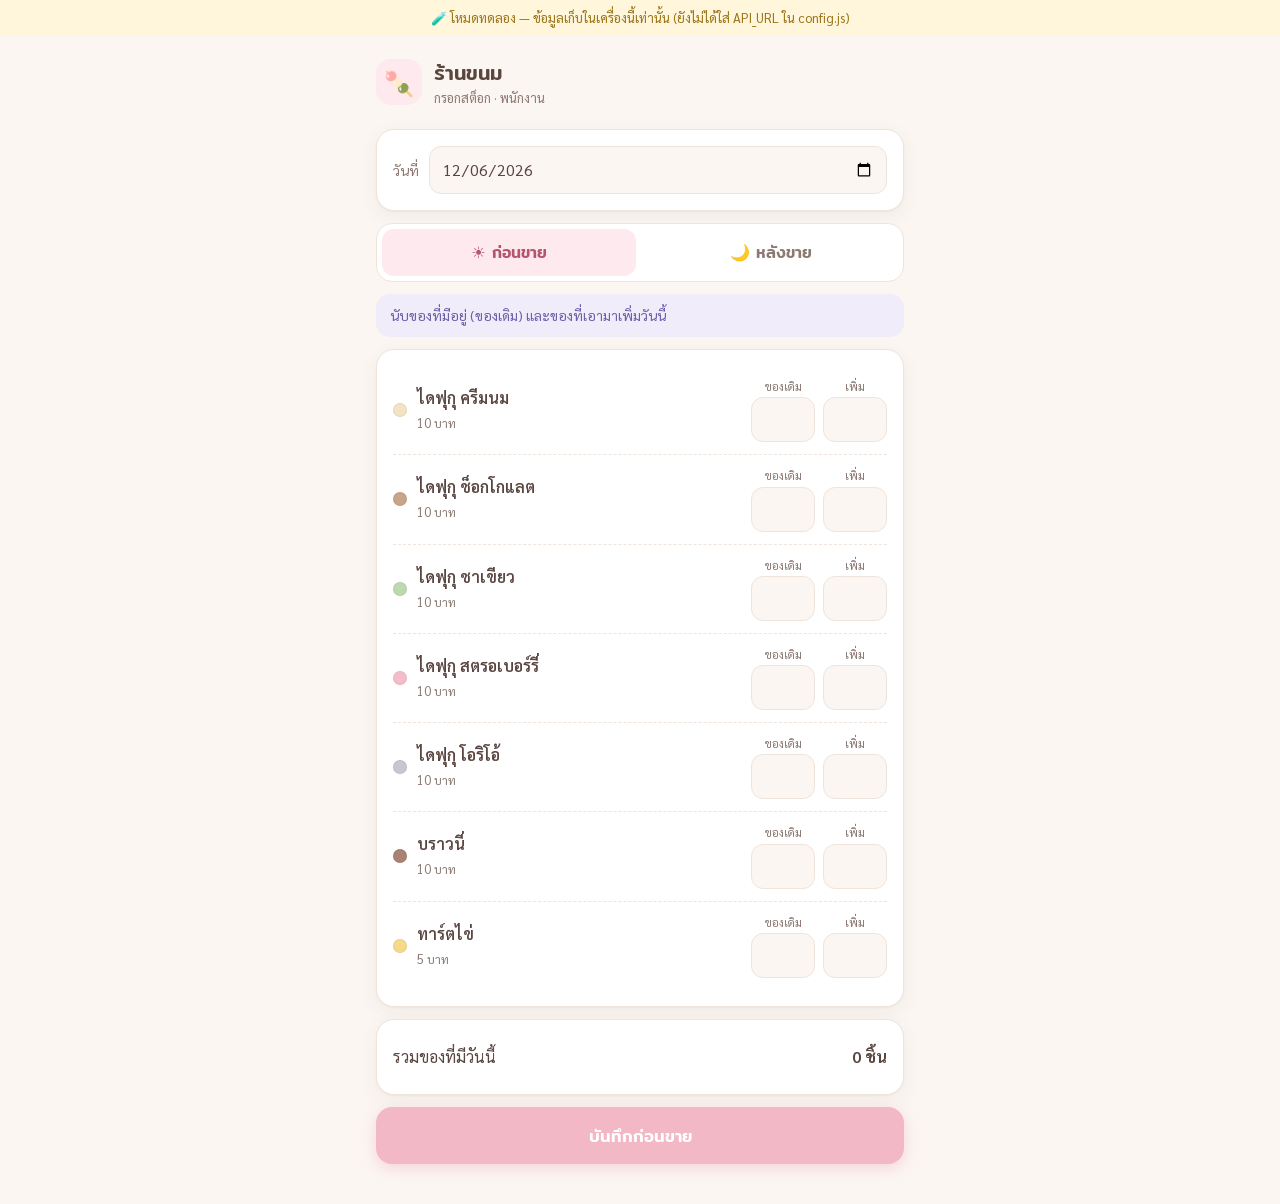
==== index.html @ 797ef094 "Bakery stock and sales summary site Staff page (index.html): before-sale count (carried-over + added" ====
<!doctype html>
<html lang="th">
<head>
  <meta charset="UTF-8">
  <meta name="viewport" content="width=device-width, initial-scale=1.0">
  <meta name="robots" content="noindex,nofollow">
  <meta name="theme-color" content="#fbf6f1">
  <title>กรอกสต็อกขนม</title>
  <link rel="preconnect" href="https://fonts.gstatic.com" crossorigin>
  <link href="https://fonts.googleapis.com/css2?family=Mitr:wght@400;500&family=Sarabun:wght@400;600;700&display=swap" rel="stylesheet" media="print" onload="this.media='all'">
  <link rel="stylesheet" href="assets/style.css">
  <script src="config.js"></script>
  <script src="assets/report.js"></script>
  <script src="assets/app.js"></script>
</head>
<body>
  <header class="top">
    <div class="wrap">
      <div class="logo">🍡</div>
      <div>
        <h1 data-shop>ร้านขนม</h1>
        <div class="sub">กรอกสต็อก · พนักงาน</div>
      </div>
    </div>
  </header>

  <main class="wrap">
    <div class="card date-row">
      <label for="date">วันที่</label>
      <input type="date" id="date">
    </div>

    <div class="tabs">
      <button class="tab" data-tab="before">☀️ ก่อนขาย <span class="done" id="done-before"></span></button>
      <button class="tab after" data-tab="after">🌙 หลังขาย <span class="done" id="done-after"></span></button>
    </div>

    <div id="view"><div class="loading">กำลังโหลด…</div></div>
  </main>

<script>
const { call, store, toast, esc, thDate } = App;
const D = Report.date;
const S = { date: D.today(), tab: null, data: null, items: [], busy: false };
const dateEl = document.getElementById('date');
const view = document.getElementById('view');

const pin = () => store.get('staff-pin', '');
const draftKey = () => `draft:${S.date}:${S.tab}`;

async function api(action, body) {
  try {
    return await call(action, Object.assign({ pin: pin() }, body));
  } catch (e) {
    if (/รหัสพนักงาน/.test(e.message)) {
      const p = prompt('ใส่รหัสพนักงาน');
      if (p !== null) { store.set('staff-pin', p.trim()); return api(action, body); }
    }
    throw e;
  }
}

async function load() {
  view.innerHTML = '<div class="loading">กำลังโหลด…</div>';
  try {
    S.data = await api('day', { date: S.date });
    S.items = S.data.items;
    if (!S.tab) S.tab = S.data.before && !S.data.after ? 'after' : 'before';
    render();
  } catch (e) {
    view.innerHTML = `<div class="note bad">⚠️ ${esc(e.message)}</div>
      <button class="btn ghost" onclick="load()">ลองใหม่</button>`;
  }
}

function render() {
  document.querySelectorAll('.tab').forEach(b => b.classList.toggle('on', b.dataset.tab === S.tab));
  document.getElementById('done-before').textContent = S.data.before ? '✓' : '';
  document.getElementById('done-after').textContent = S.data.after ? '✓' : '';
  view.innerHTML = S.tab === 'before' ? viewBefore() : viewAfter();
  restoreDraft();
  bindInputs();
}

const dot = it => `<span class="dot" style="background:${esc(it.color || '#eee')}"></span>`;
const numInput = (name, val, mode) =>
  `<input class="num" name="${esc(name)}" inputmode="${mode || 'numeric'}" autocomplete="off" value="${val ?? ''}">`;

function viewBefore() {
  const b = S.data.before, sug = S.data.suggestOld;
  const note = b ? `<div class="note ok">✅ กรอกก่อนขายของวันนี้แล้ว — แก้ไขแล้วกดบันทึกใหม่ได้</div>`
    : sug ? `<div class="note info">ของเดิมใส่ให้จากคงเหลือวันที่ ${thDate(S.data.suggestFrom)} — ถ้านับแล้วไม่ตรง แก้ได้เลย</div>`
    : `<div class="note info">นับของที่มีอยู่ (ของเดิม) และของที่เอามาเพิ่มวันนี้</div>`;
  const rows = S.items.map(it => {
    const old = b ? b[it.name]?.old : sug ? (sug[it.name] ?? '') : '';
    const add = b ? b[it.name]?.add : '';
    return `<div class="item">${dot(it)}
      <div class="name"><b>${esc(it.name)}</b><small>${it.price} บาท</small></div>
      <div class="fields">
        <label class="field"><span>ของเดิม</span>${numInput('old:' + it.name, old)}</label>
        <label class="field"><span>เพิ่ม</span>${numInput('add:' + it.name, add)}</label>
      </div></div>`;
  }).join('');
  return `${note}<div class="card">${rows}</div>
    <div class="card"><div class="money-row"><label>รวมของที่มีวันนี้</label><b id="sum-before">0 ชิ้น</b></div></div>
    <button class="btn" id="save" onclick="saveBefore()">บันทึกก่อนขาย</button>`;
}

function viewAfter() {
  const b = S.data.before, a = S.data.after;
  if (!b) return `<div class="note warn">ยังไม่ได้กรอก <b>ก่อนขาย</b> ของวันที่ ${thDate(S.date)} — กรอกก่อนขายก่อนนะ</div>
    <button class="btn ghost" onclick="switchTab('before')">ไปหน้าก่อนขาย</button>`;
  const rows = S.items.map(it => {
    const has = (b[it.name]?.old || 0) + (b[it.name]?.add || 0);
    return `<div class="item">${dot(it)}
      <div class="name"><b>${esc(it.name)}</b><small>มี ${has} ชิ้น</small></div>
      <div class="fields"><label class="field"><span>คงเหลือ</span>${numInput('left:' + it.name, a ? a.rows[it.name] : '')}</label></div>
      </div>`;
  }).join('');
  const exps = a && a.expenses && a.expenses.length ? a.expenses : [''];
  return `${a ? '<div class="note ok">✅ กรอกหลังขายของวันนี้แล้ว — แก้ไขแล้วกดบันทึกใหม่ได้</div>' : ''}
    <div class="card"><h2>📦 ของคงเหลือ</h2>${rows}</div>
    <div class="card"><h2>💰 เงินที่ได้</h2>
      ${moneyRow('cash', '💵', 'เงินสด', 'นับในลิ้นชัก หลังจ่ายค่าใช้จ่ายแล้ว', a && a.cash)}
      ${moneyRow('transfer', '📱', 'เงินโอน', '', a && a.transfer)}
      ${moneyRow('thai', '🇹🇭', 'ไทยช่วยไทย', '', a && a.thai)}
    </div>
    <div class="card"><h2>🧾 ค่าใช้จ่าย <span class="muted">(จ่ายจากเงินสด)</span></h2>
      <div id="exps">${exps.map(expRow).join('')}</div>
      <button class="link-btn" onclick="addExp()">＋ เพิ่มค่าใช้จ่าย</button>
      <div class="muted">ไม่มีค่าใช้จ่ายก็เว้นว่างได้</div>
    </div>
    <button class="btn mint" id="save" onclick="saveAfter()">บันทึกหลังขาย</button>`;
}

function moneyRow(key, ico, label, hint, val) {
  return `<div class="money-row"><span class="chip ${key}">${ico}</span>
    <label for="m-${key}">${label}${hint ? `<small>${hint}</small>` : ''}</label>
    <input class="money" id="m-${key}" name="m:${key}" inputmode="decimal" autocomplete="off" placeholder="0" value="${val ?? ''}"></div>`;
}
function expRow(v) {
  return `<div class="money-row"><span class="chip exp">🧾</span><label>จำนวนเงิน</label>
    <input class="money" name="exp" inputmode="decimal" autocomplete="off" placeholder="0" value="${v ?? ''}">
    <button class="x" title="ลบ" onclick="this.parentNode.remove(); saveDraft()">✕</button></div>`;
}
function addExp() {
  document.getElementById('exps').insertAdjacentHTML('beforeend', expRow(''));
  const ins = document.querySelectorAll('#exps .money');
  bindInputs(); ins[ins.length - 1].focus();
}

/* ── ช่องกรอก ── */
function bindInputs() {
  view.querySelectorAll('input').forEach(el => {
    if (el._bound) return; el._bound = true;
    el.addEventListener('focus', () => el.select());
    el.addEventListener('input', () => {
      const dec = el.inputMode === 'decimal';
      el.value = el.value.replace(dec ? /[^\d.]/g : /\D/g, '');
      el.classList.remove('bad');
      saveDraft(); updateSums();
    });
    el.addEventListener('keydown', e => {
      if (e.key !== 'Enter') return;
      const all = [...view.querySelectorAll('input')], i = all.indexOf(el);
      if (all[i + 1]) { e.preventDefault(); all[i + 1].focus(); }
    });
  });
  updateSums();
}
function updateSums() {
  const el = document.getElementById('sum-before');
  if (el) {
    let t = 0; view.querySelectorAll('.num').forEach(i => { t += Number(i.value || 0); });
    el.textContent = t + ' ชิ้น';
  }
  if (S.tab === 'after' && S.data.before) {
    S.items.forEach(it => {
      const i = view.querySelector(`[name="left:${CSS.escape(it.name)}"]`);
      const b = S.data.before[it.name] || {};
      if (i && i.value !== '' && Number(i.value) > (b.old || 0) + (b.add || 0)) i.classList.add('bad');
    });
  }
}
function collect() {
  const o = {};
  view.querySelectorAll('input[name]').forEach(i => {
    if (i.name === 'exp') (o.exp = o.exp || []).push(i.value);
    else o[i.name] = i.value;
  });
  return o;
}
function saveDraft() { store.set(draftKey(), collect()); }
function restoreDraft() {
  const d = store.get(draftKey(), null);
  if (!d) return;
  if (d.exp && document.getElementById('exps')) {
    document.getElementById('exps').innerHTML = (d.exp.length ? d.exp : ['']).map(expRow).join('');
  }
  Object.entries(d).forEach(([k, v]) => {
    if (k === 'exp') return;
    const i = view.querySelector(`[name="${CSS.escape(k)}"]`);
    if (i) i.value = v;
  });
}

/* ── บันทึก ── */
function firstEmpty(names) {
  for (const n of names) {
    const i = view.querySelector(`[name="${CSS.escape(n)}"]`);
    if (i && i.value.trim() === '') { i.classList.add('bad'); i.focus(); return true; }
  }
  return false;
}
async function submit(action, body, okMsg) {
  if (S.busy) return;
  S.busy = true;
  const btn = document.getElementById('save');
  btn.disabled = true; btn.textContent = 'กำลังบันทึก…';
  try {
    await api(action, Object.assign({ date: S.date }, body));
    store.del(draftKey());
    toast(okMsg, 'ok');
    S.busy = false;
    if (action === 'saveBefore') S.tab = 'after';
    await load();
    window.scrollTo({ top: 0, behavior: 'smooth' });
  } catch (e) {
    S.busy = false;
    toast('⚠️ ' + e.message, 'bad');
    btn.disabled = false; btn.textContent = action === 'saveBefore' ? 'บันทึกก่อนขาย' : 'บันทึกหลังขาย';
  }
}
function saveBefore() {
  const names = S.items.flatMap(it => ['old:' + it.name, 'add:' + it.name]);
  if (firstEmpty(names)) return toast('กรอกให้ครบทุกช่อง (ไม่มีใส่ 0)', 'bad');
  const v = collect();
  submit('saveBefore', { rows: S.items.map(it => ({ item: it.name, old: +v['old:' + it.name], add: +v['add:' + it.name] })) },
         '✅ บันทึกก่อนขายแล้ว');
}
function saveAfter() {
  const names = S.items.map(it => 'left:' + it.name).concat(['m:cash', 'm:transfer', 'm:thai']);
  if (firstEmpty(names)) return toast('กรอกให้ครบทุกช่อง (ไม่มีใส่ 0)', 'bad');
  if (view.querySelector('.num.bad')) return toast('คงเหลือมากกว่าของที่มี — เช็คอีกครั้ง', 'bad');
  const v = collect();
  const exp = (v.exp || []).map(Number).filter(n => n > 0);
  const msg = `ยืนยันบันทึกหลังขาย ${thDate(S.date)}\n\nเงินสด ${+v['m:cash']} · เงินโอน ${+v['m:transfer']} · ไทยช่วยไทย ${+v['m:thai']}`
    + (exp.length ? `\nค่าใช้จ่าย ${exp.reduce((a, b) => a + b, 0)} บาท` : '\nไม่มีค่าใช้จ่าย');
  if (!confirm(msg)) return;
  submit('saveAfter', {
    rows: S.items.map(it => ({ item: it.name, left: +v['left:' + it.name] })),
    cash: +v['m:cash'], transfer: +v['m:transfer'], thai: +v['m:thai'], expenses: exp
  }, '✅ บันทึกหลังขายแล้ว ขอบคุณนะ');
}

function switchTab(t) { S.tab = t; render(); }
document.querySelectorAll('.tab').forEach(b => b.addEventListener('click', () => S.data && switchTab(b.dataset.tab)));
dateEl.value = S.date;
dateEl.addEventListener('change', () => { if (!dateEl.value) return; S.date = dateEl.value; S.tab = null; load(); });
load();
</script>
</body>
</html>
---- assets/style.css ----
:root {
  --bg: #fbf6f1;
  --paper: #ffffff;
  --ink: #5a4640;
  --ink-soft: #8c7a73;
  --line: #efe4dc;
  --pink: #f2b8c6;
  --pink-soft: #fde9ee;
  --pink-ink: #b5546e;
  --mint: #bfe3d0;
  --mint-soft: #e8f5ee;
  --mint-ink: #3f8a66;
  --butter: #fbe6a8;
  --butter-soft: #fff6dc;
  --butter-ink: #9a7417;
  --lilac-soft: #f0ecfa;
  --lilac-ink: #6f5fa8;
  --red-soft: #fde4e1;
  --red-ink: #c0473a;
  --radius: 18px;
  --shadow: 0 1px 2px rgba(90, 70, 64, .05), 0 6px 20px rgba(90, 70, 64, .06);
}

* { box-sizing: border-box; -webkit-tap-highlight-color: transparent; }
html, body { margin: 0; padding: 0; }
body {
  font-family: 'Sarabun', system-ui, sans-serif;
  background: var(--bg); color: var(--ink); font-size: 16px; line-height: 1.5;
  min-height: 100vh; padding-bottom: 40px;
}
h1, h2, h3, .num-big, .tab, button { font-family: 'Mitr', 'Sarabun', system-ui, sans-serif; font-weight: 500; }
.wrap { max-width: 560px; margin: 0 auto; padding: 0 16px; }

.demo { background: var(--butter-soft); color: var(--butter-ink); font-size: 13px; text-align: center; padding: 8px 16px; }

header.top { padding: 22px 0 10px; }
header.top .wrap { display: flex; align-items: center; gap: 12px; }
.logo { width: 46px; height: 46px; border-radius: 15px; background: var(--pink-soft); display: grid; place-items: center; font-size: 24px; flex: none; }
header.top h1 { font-size: 20px; margin: 0; }
header.top .sub { font-size: 13px; color: var(--ink-soft); }
header.top .right { margin-left: auto; }

.card { background: var(--paper); border: 1px solid var(--line); border-radius: var(--radius); box-shadow: var(--shadow); padding: 16px; margin: 12px 0; }
.card h2 { font-size: 17px; margin: 0 0 10px; }
.muted { color: var(--ink-soft); font-size: 13.5px; }

/* วันที่ */
.date-row { display: flex; align-items: center; gap: 10px; }
.date-row label { font-size: 14px; color: var(--ink-soft); }
input[type=date] {
  flex: 1; font: inherit; color: var(--ink); background: var(--bg); border: 1px solid var(--line);
  border-radius: 12px; padding: 10px 12px; min-width: 0;
}

/* แท็บ ก่อนขาย / หลังขาย */
.tabs { display: grid; grid-template-columns: 1fr 1fr; gap: 8px; background: var(--paper); border: 1px solid var(--line);
        border-radius: 16px; padding: 5px; margin: 12px 0; }
.tab { border: 0; background: transparent; color: var(--ink-soft); font-size: 16px; padding: 11px 6px; border-radius: 12px; cursor: pointer; }
.tab.on { background: var(--pink-soft); color: var(--pink-ink); }
.tab.on.after { background: var(--mint-soft); color: var(--mint-ink); }
.tab .done { font-size: 12px; }

/* แต่ละรายการ */
.item { display: flex; align-items: center; gap: 10px; padding: 12px 0; border-bottom: 1px dashed var(--line); }
.item:last-child { border-bottom: 0; }
.dot { width: 14px; height: 14px; border-radius: 50%; flex: none; box-shadow: inset 0 0 0 1px rgba(0,0,0,.06); }
.item .name { flex: 1; min-width: 0; }
.item .name b { display: block; font-weight: 600; }
.item .name small { color: var(--ink-soft); font-size: 12.5px; }
.fields { display: flex; gap: 8px; }
.field { display: flex; flex-direction: column; align-items: center; gap: 2px; }
.field span { font-size: 11.5px; color: var(--ink-soft); }

.num {
  width: 64px; font: inherit; font-size: 18px; text-align: center; color: var(--ink);
  background: var(--bg); border: 1px solid var(--line); border-radius: 12px; padding: 8px 4px;
  -moz-appearance: textfield;
}
.num::-webkit-outer-spin-button, .num::-webkit-inner-spin-button { -webkit-appearance: none; margin: 0; }
.num:focus, input[type=date]:focus, .money:focus { outline: 2px solid var(--pink); outline-offset: 1px; background: #fff; }
.num.bad { border-color: var(--red-ink); background: var(--red-soft); }

/* เงิน */
.money-row { display: flex; align-items: center; gap: 10px; padding: 9px 0; }
.money-row label { flex: 1; }
.money-row label small { display: block; color: var(--ink-soft); font-size: 12px; }
.money {
  width: 140px; font: inherit; font-size: 18px; text-align: right; color: var(--ink);
  background: var(--bg); border: 1px solid var(--line); border-radius: 12px; padding: 9px 12px;
}
.chip { display: inline-grid; place-items: center; width: 34px; height: 34px; border-radius: 11px; font-size: 17px; flex: none; }
.chip.cash { background: var(--mint-soft); }
.chip.transfer { background: var(--lilac-soft); }
.chip.thai { background: var(--butter-soft); }
.chip.exp { background: var(--pink-soft); }

.link-btn { background: none; border: 0; color: var(--pink-ink); font: inherit; font-size: 14px; padding: 6px 0; cursor: pointer; }
.x { background: var(--bg); border: 1px solid var(--line); border-radius: 10px; width: 34px; height: 34px; color: var(--ink-soft); cursor: pointer; font-size: 16px; }

.btn {
  display: block; width: 100%; border: 0; border-radius: 16px; padding: 15px; font-size: 17px; cursor: pointer;
  background: var(--pink); color: #fff; box-shadow: 0 4px 14px rgba(242, 184, 198, .55);
}
.btn.mint { background: #8fcdb0; box-shadow: 0 4px 14px rgba(143, 205, 176, .5); }
.btn:disabled { opacity: .55; cursor: default; }
.btn.ghost { background: var(--paper); color: var(--ink); border: 1px solid var(--line); box-shadow: none; }

.note { border-radius: 14px; padding: 11px 14px; font-size: 14px; margin: 10px 0; }
.note.info { background: var(--lilac-soft); color: var(--lilac-ink); }
.note.ok { background: var(--mint-soft); color: var(--mint-ink); }
.note.warn { background: var(--butter-soft); color: var(--butter-ink); }
.note.bad { background: var(--red-soft); color: var(--red-ink); }

#toast {
  position: fixed; left: 50%; bottom: 24px; transform: translate(-50%, 30px); opacity: 0; pointer-events: none;
  background: var(--ink); color: #fff; padding: 12px 18px; border-radius: 14px; font-size: 15px; transition: .25s;
  max-width: calc(100% - 32px); text-align: center; z-index: 20;
}
#toast.show { opacity: 1; transform: translate(-50%, 0); }
#toast.ok { background: var(--mint-ink); }
#toast.bad { background: var(--red-ink); }

/* ── หน้าสรุป ── */
.stats { display: grid; grid-template-columns: repeat(3, 1fr); gap: 8px; margin: 12px 0; }
.stat { background: var(--paper); border: 1px solid var(--line); border-radius: 16px; padding: 12px 10px; box-shadow: var(--shadow); min-width: 0; }
.stat .lbl { font-size: 12.5px; color: var(--ink-soft); }
.stat .num-big { font-size: 20px; margin-top: 2px; word-break: break-all; }
.stat .meta { font-size: 11.5px; color: var(--ink-soft); margin-top: 2px; }
.stat.day { background: var(--pink-soft); border-color: transparent; }
.stat.week { background: var(--mint-soft); border-color: transparent; }
.stat.month { background: var(--butter-soft); border-color: transparent; }
.stat .flag { display: inline-block; margin-top: 4px; font-size: 11.5px; padding: 1px 7px; border-radius: 99px; background: var(--red-soft); color: var(--red-ink); }

table { width: 100%; border-collapse: collapse; font-size: 14.5px; }
th { text-align: left; font-weight: 600; color: var(--ink-soft); font-size: 12.5px; padding: 6px 4px; border-bottom: 1px solid var(--line); }
td { padding: 8px 4px; border-bottom: 1px dashed var(--line); }
tr:last-child td { border-bottom: 0; }
td.r, th.r { text-align: right; white-space: nowrap; }
tr.total td { font-weight: 700; border-top: 1px solid var(--line); border-bottom: 0; }
.table-scroll { overflow-x: auto; margin: 0 -4px; }

.badge { display: inline-block; padding: 2px 9px; border-radius: 99px; font-size: 12.5px; white-space: nowrap; }
.badge.ok { background: var(--mint-soft); color: var(--mint-ink); }
.badge.short { background: var(--red-soft); color: var(--red-ink); }
.badge.over { background: var(--butter-soft); color: var(--butter-ink); }
.badge.wait { background: var(--lilac-soft); color: var(--lilac-ink); }

.alert { display: flex; gap: 10px; align-items: flex-start; padding: 10px 0; border-bottom: 1px dashed var(--line); font-size: 14.5px; }
.alert:last-child { border-bottom: 0; }
.alert .d { color: var(--ink-soft); font-size: 12.5px; white-space: nowrap; min-width: 66px; padding-top: 2px; }
.alert button { all: unset; cursor: pointer; }

.seg { display: flex; gap: 6px; overflow-x: auto; }
.seg button { border: 1px solid var(--line); background: var(--paper); color: var(--ink-soft); border-radius: 99px; padding: 7px 14px; font-size: 14px; cursor: pointer; white-space: nowrap; }
.seg button.on { background: var(--ink); color: #fff; border-color: var(--ink); }

.login { max-width: 340px; margin: 60px auto; text-align: center; }
.login input { width: 100%; font: inherit; font-size: 22px; letter-spacing: 6px; text-align: center; padding: 12px; border: 1px solid var(--line); border-radius: 14px; background: var(--paper); color: var(--ink); margin: 14px 0; }

.loading { text-align: center; color: var(--ink-soft); padding: 30px 0; }

@media (max-width: 380px) {
  .num { width: 54px; font-size: 17px; }
  .money { width: 118px; }
  .stat .num-big { font-size: 17px; }
}
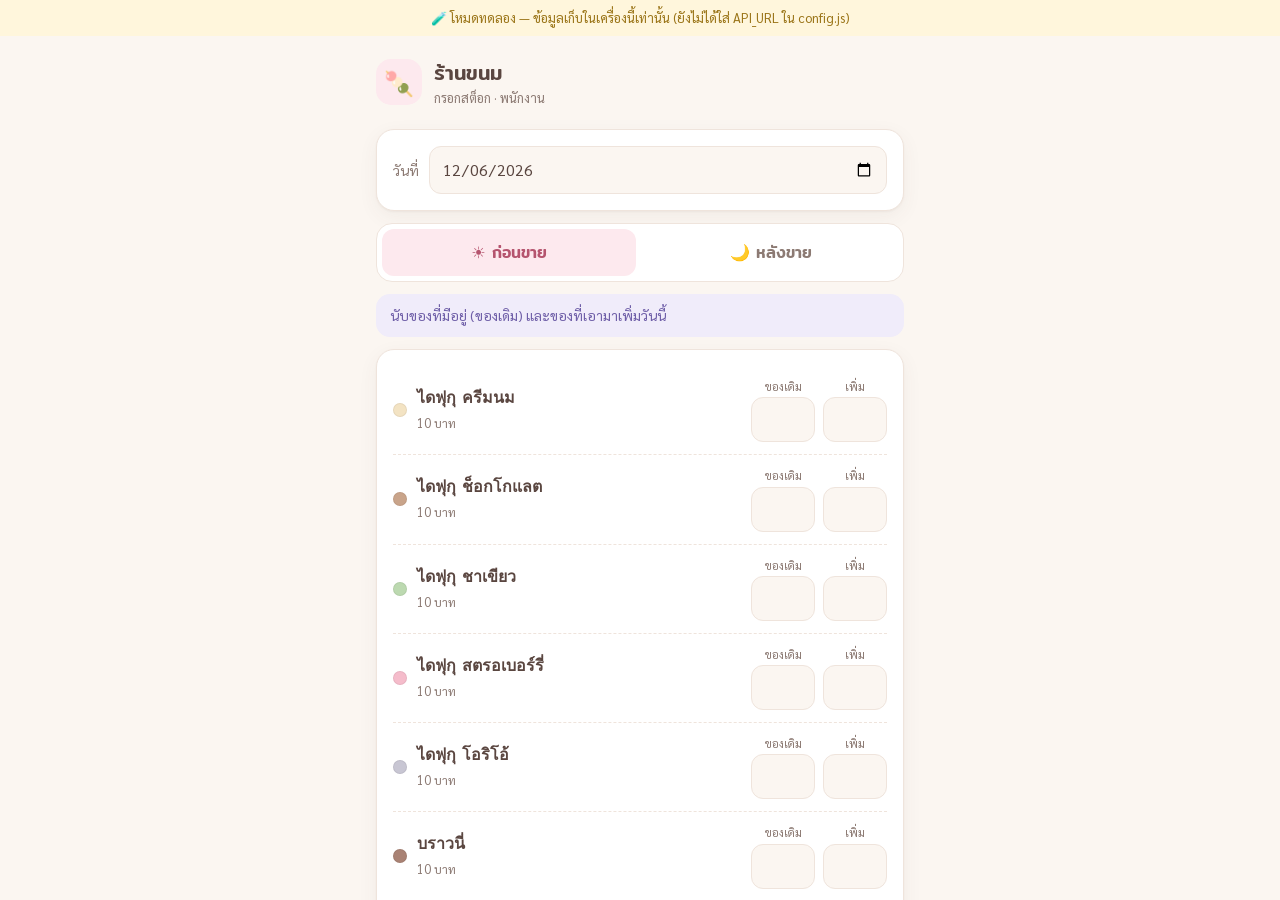
==== commit 2e044e67: "Split into two separate sites: staff and owner staff/ holds only stock entry (before/after sale) and" ====
--- a/index.html
+++ b/index.html
@@ -2,262 +2,10 @@
 <html lang="th">
 <head>
   <meta charset="UTF-8">
-  <meta name="viewport" content="width=device-width, initial-scale=1.0">
   <meta name="robots" content="noindex,nofollow">
-  <meta name="theme-color" content="#fbf6f1">
+  <!-- ลิงก์หลักของ repo พาไปเว็บพนักงาน · เว็บเจ้าของร้านอยู่ที่ owner/ -->
+  <meta http-equiv="refresh" content="0; url=staff/">
   <title>กรอกสต็อกขนม</title>
-  <link rel="preconnect" href="https://fonts.gstatic.com" crossorigin>
-  <link href="https://fonts.googleapis.com/css2?family=Mitr:wght@400;500&family=Sarabun:wght@400;600;700&display=swap" rel="stylesheet" media="print" onload="this.media='all'">
-  <link rel="stylesheet" href="assets/style.css">
-  <script src="config.js"></script>
-  <script src="assets/report.js"></script>
-  <script src="assets/app.js"></script>
 </head>
-<body>
-  <header class="top">
-    <div class="wrap">
-      <div class="logo">🍡</div>
-      <div>
-        <h1 data-shop>ร้านขนม</h1>
-        <div class="sub">กรอกสต็อก · พนักงาน</div>
-      </div>
-    </div>
-  </header>
-
-  <main class="wrap">
-    <div class="card date-row">
-      <label for="date">วันที่</label>
-      <input type="date" id="date">
-    </div>
-
-    <div class="tabs">
-      <button class="tab" data-tab="before">☀️ ก่อนขาย <span class="done" id="done-before"></span></button>
-      <button class="tab after" data-tab="after">🌙 หลังขาย <span class="done" id="done-after"></span></button>
-    </div>
-
-    <div id="view"><div class="loading">กำลังโหลด…</div></div>
-  </main>
-
-<script>
-const { call, store, toast, esc, thDate } = App;
-const D = Report.date;
-const S = { date: D.today(), tab: null, data: null, items: [], busy: false };
-const dateEl = document.getElementById('date');
-const view = document.getElementById('view');
-
-const pin = () => store.get('staff-pin', '');
-const draftKey = () => `draft:${S.date}:${S.tab}`;
-
-async function api(action, body) {
-  try {
-    return await call(action, Object.assign({ pin: pin() }, body));
-  } catch (e) {
-    if (/รหัสพนักงาน/.test(e.message)) {
-      const p = prompt('ใส่รหัสพนักงาน');
-      if (p !== null) { store.set('staff-pin', p.trim()); return api(action, body); }
-    }
-    throw e;
-  }
-}
-
-async function load() {
-  view.innerHTML = '<div class="loading">กำลังโหลด…</div>';
-  try {
-    S.data = await api('day', { date: S.date });
-    S.items = S.data.items;
-    if (!S.tab) S.tab = S.data.before && !S.data.after ? 'after' : 'before';
-    render();
-  } catch (e) {
-    view.innerHTML = `<div class="note bad">⚠️ ${esc(e.message)}</div>
-      <button class="btn ghost" onclick="load()">ลองใหม่</button>`;
-  }
-}
-
-function render() {
-  document.querySelectorAll('.tab').forEach(b => b.classList.toggle('on', b.dataset.tab === S.tab));
-  document.getElementById('done-before').textContent = S.data.before ? '✓' : '';
-  document.getElementById('done-after').textContent = S.data.after ? '✓' : '';
-  view.innerHTML = S.tab === 'before' ? viewBefore() : viewAfter();
-  restoreDraft();
-  bindInputs();
-}
-
-const dot = it => `<span class="dot" style="background:${esc(it.color || '#eee')}"></span>`;
-const numInput = (name, val, mode) =>
-  `<input class="num" name="${esc(name)}" inputmode="${mode || 'numeric'}" autocomplete="off" value="${val ?? ''}">`;
-
-function viewBefore() {
-  const b = S.data.before, sug = S.data.suggestOld;
-  const note = b ? `<div class="note ok">✅ กรอกก่อนขายของวันนี้แล้ว — แก้ไขแล้วกดบันทึกใหม่ได้</div>`
-    : sug ? `<div class="note info">ของเดิมใส่ให้จากคงเหลือวันที่ ${thDate(S.data.suggestFrom)} — ถ้านับแล้วไม่ตรง แก้ได้เลย</div>`
-    : `<div class="note info">นับของที่มีอยู่ (ของเดิม) และของที่เอามาเพิ่มวันนี้</div>`;
-  const rows = S.items.map(it => {
-    const old = b ? b[it.name]?.old : sug ? (sug[it.name] ?? '') : '';
-    const add = b ? b[it.name]?.add : '';
-    return `<div class="item">${dot(it)}
-      <div class="name"><b>${esc(it.name)}</b><small>${it.price} บาท</small></div>
-      <div class="fields">
-        <label class="field"><span>ของเดิม</span>${numInput('old:' + it.name, old)}</label>
-        <label class="field"><span>เพิ่ม</span>${numInput('add:' + it.name, add)}</label>
-      </div></div>`;
-  }).join('');
-  return `${note}<div class="card">${rows}</div>
-    <div class="card"><div class="money-row"><label>รวมของที่มีวันนี้</label><b id="sum-before">0 ชิ้น</b></div></div>
-    <button class="btn" id="save" onclick="saveBefore()">บันทึกก่อนขาย</button>`;
-}
-
-function viewAfter() {
-  const b = S.data.before, a = S.data.after;
-  if (!b) return `<div class="note warn">ยังไม่ได้กรอก <b>ก่อนขาย</b> ของวันที่ ${thDate(S.date)} — กรอกก่อนขายก่อนนะ</div>
-    <button class="btn ghost" onclick="switchTab('before')">ไปหน้าก่อนขาย</button>`;
-  const rows = S.items.map(it => {
-    const has = (b[it.name]?.old || 0) + (b[it.name]?.add || 0);
-    return `<div class="item">${dot(it)}
-      <div class="name"><b>${esc(it.name)}</b><small>มี ${has} ชิ้น</small></div>
-      <div class="fields"><label class="field"><span>คงเหลือ</span>${numInput('left:' + it.name, a ? a.rows[it.name] : '')}</label></div>
-      </div>`;
-  }).join('');
-  const exps = a && a.expenses && a.expenses.length ? a.expenses : [''];
-  return `${a ? '<div class="note ok">✅ กรอกหลังขายของวันนี้แล้ว — แก้ไขแล้วกดบันทึกใหม่ได้</div>' : ''}
-    <div class="card"><h2>📦 ของคงเหลือ</h2>${rows}</div>
-    <div class="card"><h2>💰 เงินที่ได้</h2>
-      ${moneyRow('cash', '💵', 'เงินสด', 'นับในลิ้นชัก หลังจ่ายค่าใช้จ่ายแล้ว', a && a.cash)}
-      ${moneyRow('transfer', '📱', 'เงินโอน', '', a && a.transfer)}
-      ${moneyRow('thai', '🇹🇭', 'ไทยช่วยไทย', '', a && a.thai)}
-    </div>
-    <div class="card"><h2>🧾 ค่าใช้จ่าย <span class="muted">(จ่ายจากเงินสด)</span></h2>
-      <div id="exps">${exps.map(expRow).join('')}</div>
-      <button class="link-btn" onclick="addExp()">＋ เพิ่มค่าใช้จ่าย</button>
-      <div class="muted">ไม่มีค่าใช้จ่ายก็เว้นว่างได้</div>
-    </div>
-    <button class="btn mint" id="save" onclick="saveAfter()">บันทึกหลังขาย</button>`;
-}
-
-function moneyRow(key, ico, label, hint, val) {
-  return `<div class="money-row"><span class="chip ${key}">${ico}</span>
-    <label for="m-${key}">${label}${hint ? `<small>${hint}</small>` : ''}</label>
-    <input class="money" id="m-${key}" name="m:${key}" inputmode="decimal" autocomplete="off" placeholder="0" value="${val ?? ''}"></div>`;
-}
-function expRow(v) {
-  return `<div class="money-row"><span class="chip exp">🧾</span><label>จำนวนเงิน</label>
-    <input class="money" name="exp" inputmode="decimal" autocomplete="off" placeholder="0" value="${v ?? ''}">
-    <button class="x" title="ลบ" onclick="this.parentNode.remove(); saveDraft()">✕</button></div>`;
-}
-function addExp() {
-  document.getElementById('exps').insertAdjacentHTML('beforeend', expRow(''));
-  const ins = document.querySelectorAll('#exps .money');
-  bindInputs(); ins[ins.length - 1].focus();
-}
-
-/* ── ช่องกรอก ── */
-function bindInputs() {
-  view.querySelectorAll('input').forEach(el => {
-    if (el._bound) return; el._bound = true;
-    el.addEventListener('focus', () => el.select());
-    el.addEventListener('input', () => {
-      const dec = el.inputMode === 'decimal';
-      el.value = el.value.replace(dec ? /[^\d.]/g : /\D/g, '');
-      el.classList.remove('bad');
-      saveDraft(); updateSums();
-    });
-    el.addEventListener('keydown', e => {
-      if (e.key !== 'Enter') return;
-      const all = [...view.querySelectorAll('input')], i = all.indexOf(el);
-      if (all[i + 1]) { e.preventDefault(); all[i + 1].focus(); }
-    });
-  });
-  updateSums();
-}
-function updateSums() {
-  const el = document.getElementById('sum-before');
-  if (el) {
-    let t = 0; view.querySelectorAll('.num').forEach(i => { t += Number(i.value || 0); });
-    el.textContent = t + ' ชิ้น';
-  }
-  if (S.tab === 'after' && S.data.before) {
-    S.items.forEach(it => {
-      const i = view.querySelector(`[name="left:${CSS.escape(it.name)}"]`);
-      const b = S.data.before[it.name] || {};
-      if (i && i.value !== '' && Number(i.value) > (b.old || 0) + (b.add || 0)) i.classList.add('bad');
-    });
-  }
-}
-function collect() {
-  const o = {};
-  view.querySelectorAll('input[name]').forEach(i => {
-    if (i.name === 'exp') (o.exp = o.exp || []).push(i.value);
-    else o[i.name] = i.value;
-  });
-  return o;
-}
-function saveDraft() { store.set(draftKey(), collect()); }
-function restoreDraft() {
-  const d = store.get(draftKey(), null);
-  if (!d) return;
-  if (d.exp && document.getElementById('exps')) {
-    document.getElementById('exps').innerHTML = (d.exp.length ? d.exp : ['']).map(expRow).join('');
-  }
-  Object.entries(d).forEach(([k, v]) => {
-    if (k === 'exp') return;
-    const i = view.querySelector(`[name="${CSS.escape(k)}"]`);
-    if (i) i.value = v;
-  });
-}
-
-/* ── บันทึก ── */
-function firstEmpty(names) {
-  for (const n of names) {
-    const i = view.querySelector(`[name="${CSS.escape(n)}"]`);
-    if (i && i.value.trim() === '') { i.classList.add('bad'); i.focus(); return true; }
-  }
-  return false;
-}
-async function submit(action, body, okMsg) {
-  if (S.busy) return;
-  S.busy = true;
-  const btn = document.getElementById('save');
-  btn.disabled = true; btn.textContent = 'กำลังบันทึก…';
-  try {
-    await api(action, Object.assign({ date: S.date }, body));
-    store.del(draftKey());
-    toast(okMsg, 'ok');
-    S.busy = false;
-    if (action === 'saveBefore') S.tab = 'after';
-    await load();
-    window.scrollTo({ top: 0, behavior: 'smooth' });
-  } catch (e) {
-    S.busy = false;
-    toast('⚠️ ' + e.message, 'bad');
-    btn.disabled = false; btn.textContent = action === 'saveBefore' ? 'บันทึกก่อนขาย' : 'บันทึกหลังขาย';
-  }
-}
-function saveBefore() {
-  const names = S.items.flatMap(it => ['old:' + it.name, 'add:' + it.name]);
-  if (firstEmpty(names)) return toast('กรอกให้ครบทุกช่อง (ไม่มีใส่ 0)', 'bad');
-  const v = collect();
-  submit('saveBefore', { rows: S.items.map(it => ({ item: it.name, old: +v['old:' + it.name], add: +v['add:' + it.name] })) },
-         '✅ บันทึกก่อนขายแล้ว');
-}
-function saveAfter() {
-  const names = S.items.map(it => 'left:' + it.name).concat(['m:cash', 'm:transfer', 'm:thai']);
-  if (firstEmpty(names)) return toast('กรอกให้ครบทุกช่อง (ไม่มีใส่ 0)', 'bad');
-  if (view.querySelector('.num.bad')) return toast('คงเหลือมากกว่าของที่มี — เช็คอีกครั้ง', 'bad');
-  const v = collect();
-  const exp = (v.exp || []).map(Number).filter(n => n > 0);
-  const msg = `ยืนยันบันทึกหลังขาย ${thDate(S.date)}\n\nเงินสด ${+v['m:cash']} · เงินโอน ${+v['m:transfer']} · ไทยช่วยไทย ${+v['m:thai']}`
-    + (exp.length ? `\nค่าใช้จ่าย ${exp.reduce((a, b) => a + b, 0)} บาท` : '\nไม่มีค่าใช้จ่าย');
-  if (!confirm(msg)) return;
-  submit('saveAfter', {
-    rows: S.items.map(it => ({ item: it.name, left: +v['left:' + it.name] })),
-    cash: +v['m:cash'], transfer: +v['m:transfer'], thai: +v['m:thai'], expenses: exp
-  }, '✅ บันทึกหลังขายแล้ว ขอบคุณนะ');
-}
-
-function switchTab(t) { S.tab = t; render(); }
-document.querySelectorAll('.tab').forEach(b => b.addEventListener('click', () => S.data && switchTab(b.dataset.tab)));
-dateEl.value = S.date;
-dateEl.addEventListener('change', () => { if (!dateEl.value) return; S.date = dateEl.value; S.tab = null; load(); });
-load();
-</script>
-</body>
+<body><a href="staff/">ไปหน้ากรอกสต็อก</a></body>
 </html>
